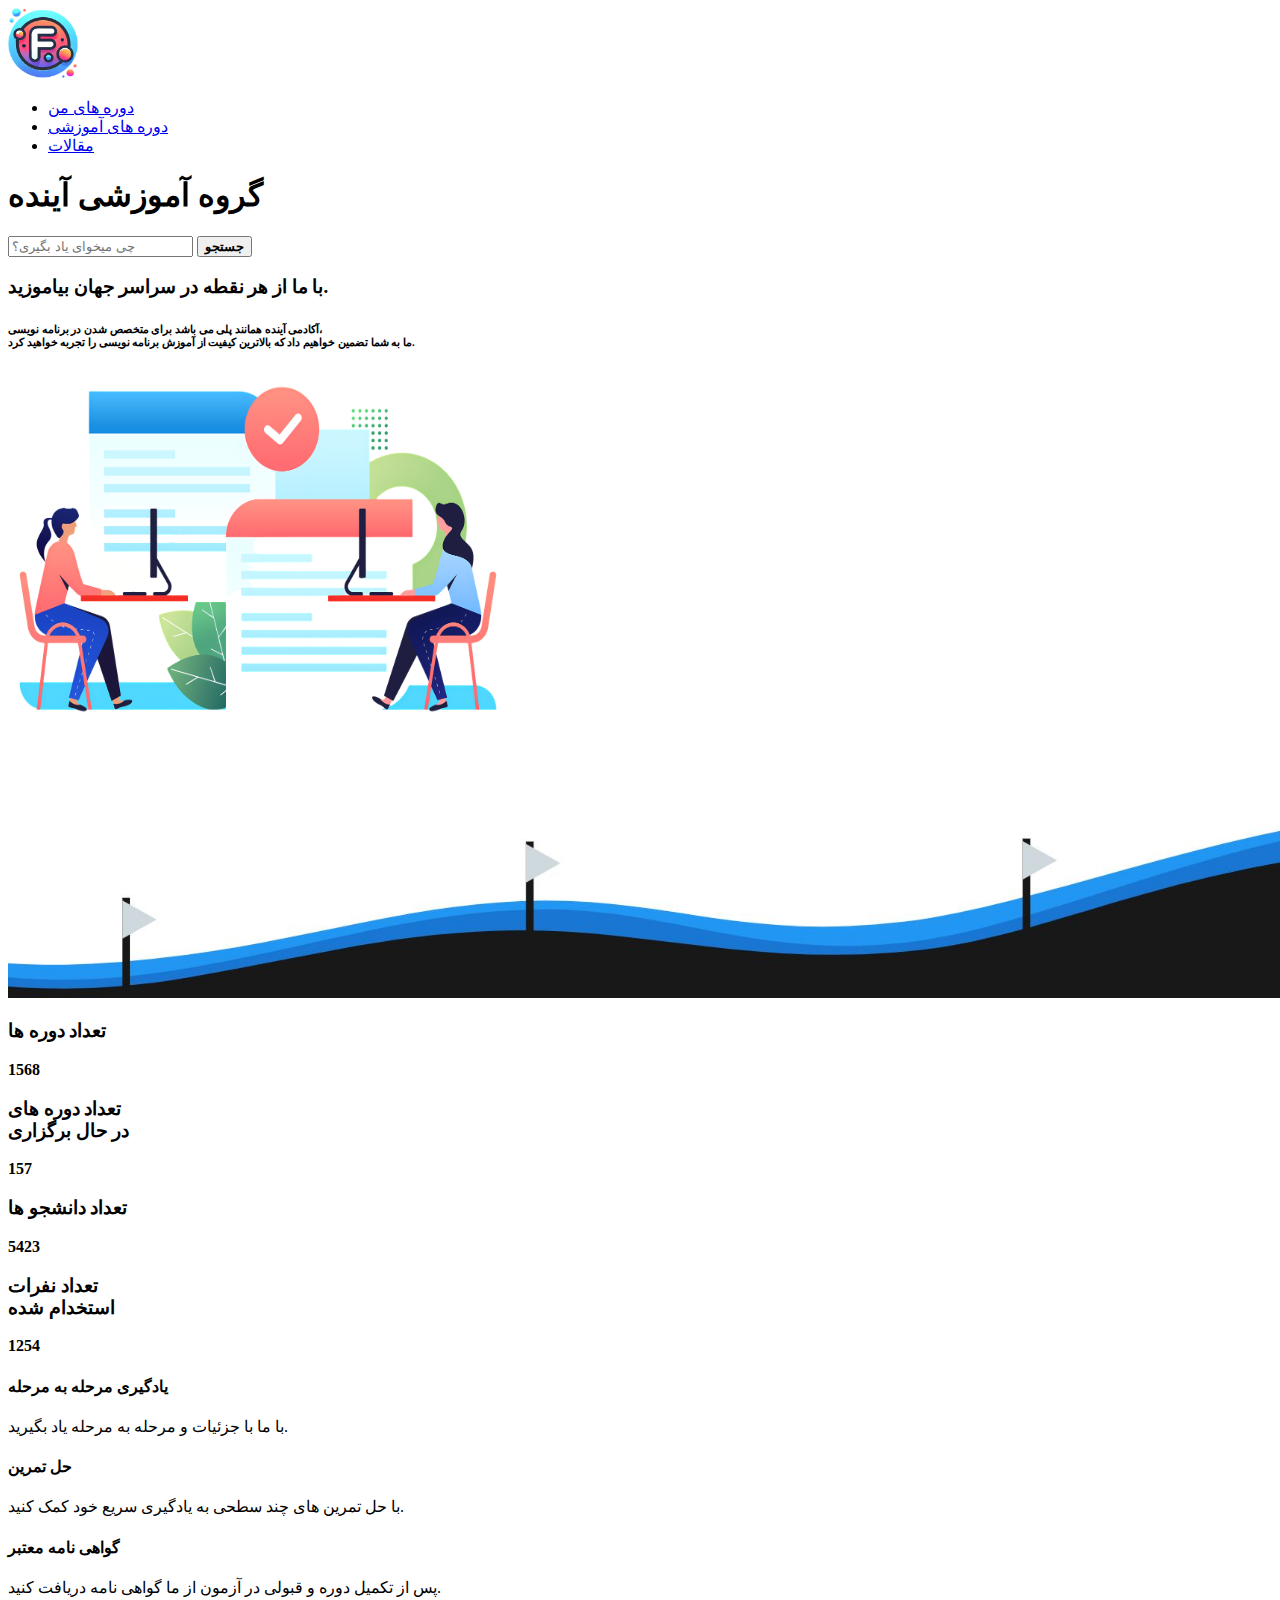
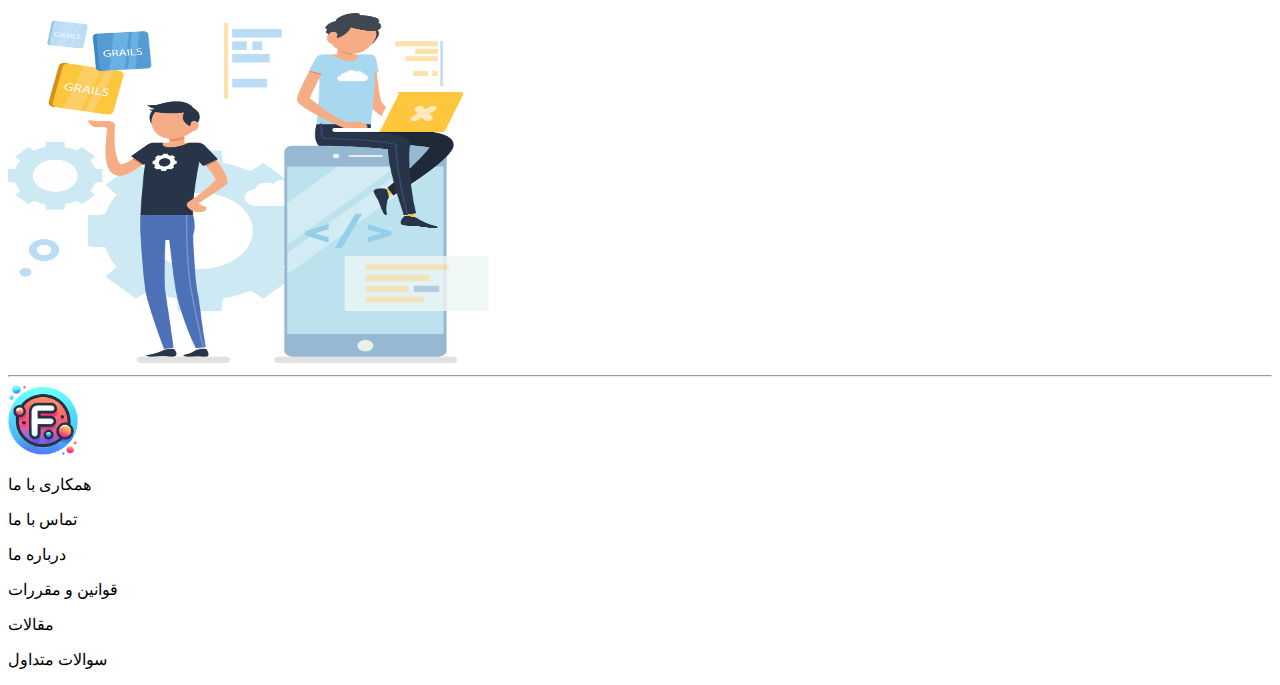
==== index.html @ 5da4ad87 "first commit" ====
<!DOCTYPE html>
<html>
  <head>
    <link rel="icon" href="./Images/favicon.png" />
    <link rel="stylesheet" href="./stylehome.css">
    <title>skill for future | گروه آموزشی آینده</title>
  </head>
  <body>
    <div class="topnav">
      <img src="./Images/favicon.png" alt="future" width="70" height="70" class="img">
      <nav>
        <ul>
          <li><a href="./Courses.html">دوره های من</a></li>
          <li><a href="./Courses.html">دوره های آموزشی</a></li>
          <li><a href="./Article.html">مقالات</a></li>
        </ul>
      </nav>
    </div>
    <div class="searchbox">
      <h1>گروه آموزشی آینده</h1>
        <input type="text" placeholder="چی میخوای یاد بگیری؟" name="search" class="searchinputsize">
        <button class="searchbutton"><b>جستجو</b></button>
    </div>
    <div class="content1">
      <div class="c1">
        <h3>با ما از هر نقطه در سراسر جهان بیاموزید.</h3>
        <h6>آکادمی آینده همانند پلی می باشد برای متخصص شدن در برنامه نویسی،<br> ما به شما تضمین خواهیم داد که بالاترین کیفیت از آموزش برنامه نویسی را تجربه خواهید کرد.</h6>
      </div>
      <img src="./Images/teach every where.png" alt="teach every where" width="500px" height="350px">
    </div>
    <div>
      <img src="./Images/roadmap.JPG" alt="آمار" width="1519px" height="270px">
    </div>
    <div class="students">
      <div class="students-num1">
        <h3>تعداد دوره ها</h3>
        <b class="studentsnm">1568</b>
      </div>
      <div class="students-num1">
        <h3>تعداد دوره های <br> در حال برگزاری</h3>
        <b class="studentsnm">157</b>
      </div>
      <div class="students-num1">
          <h3>تعداد دانشجو ها</h3>
          <b class="studentsnm">5423</b>
      </div>
      <div class="students-num1">
        <h3>تعداد نفرات <br> استخدام شده</h3>
        <b class="studentsnm">1254</b>
      </div>
    </div>
    <div class="content2">
      <div class="c2">
        <h4>یادگیری مرحله به مرحله</h4>
        <p>با ما با جزئیات و مرحله به مرحله یاد بگیرید.</p>
        <h4>حل تمرین</h4>
        <p>با حل تمرین های چند سطحی به یادگیری سریع خود کمک کنید.</p>
        <h4>گواهی نامه معتبر</h4>
        <p>پس از تکمیل دوره و قبولی در آزمون از ما گواهی نامه دریافت کنید.</p>
      </div>
      <img src="./Images/content2.png" accesskey="content2" width="500px" height="350" class="img2">
    </div>
    <hr>
    <div>
      <footer>
        <img src="./Images/favicon.png" alt="favicon" width="70px" height="70px" class="imgfooter">
        <div class="footer">
          <p>همکاری با ما</p>
          <p>تماس با ما</p>
          <p>درباره ما</p>
          <p>قوانین و مقررات</p>
          <p>مقالات</p>
          <p>سوالات متداول</p>
        </div>
      </footer>
    </div>
  </body>
</html>
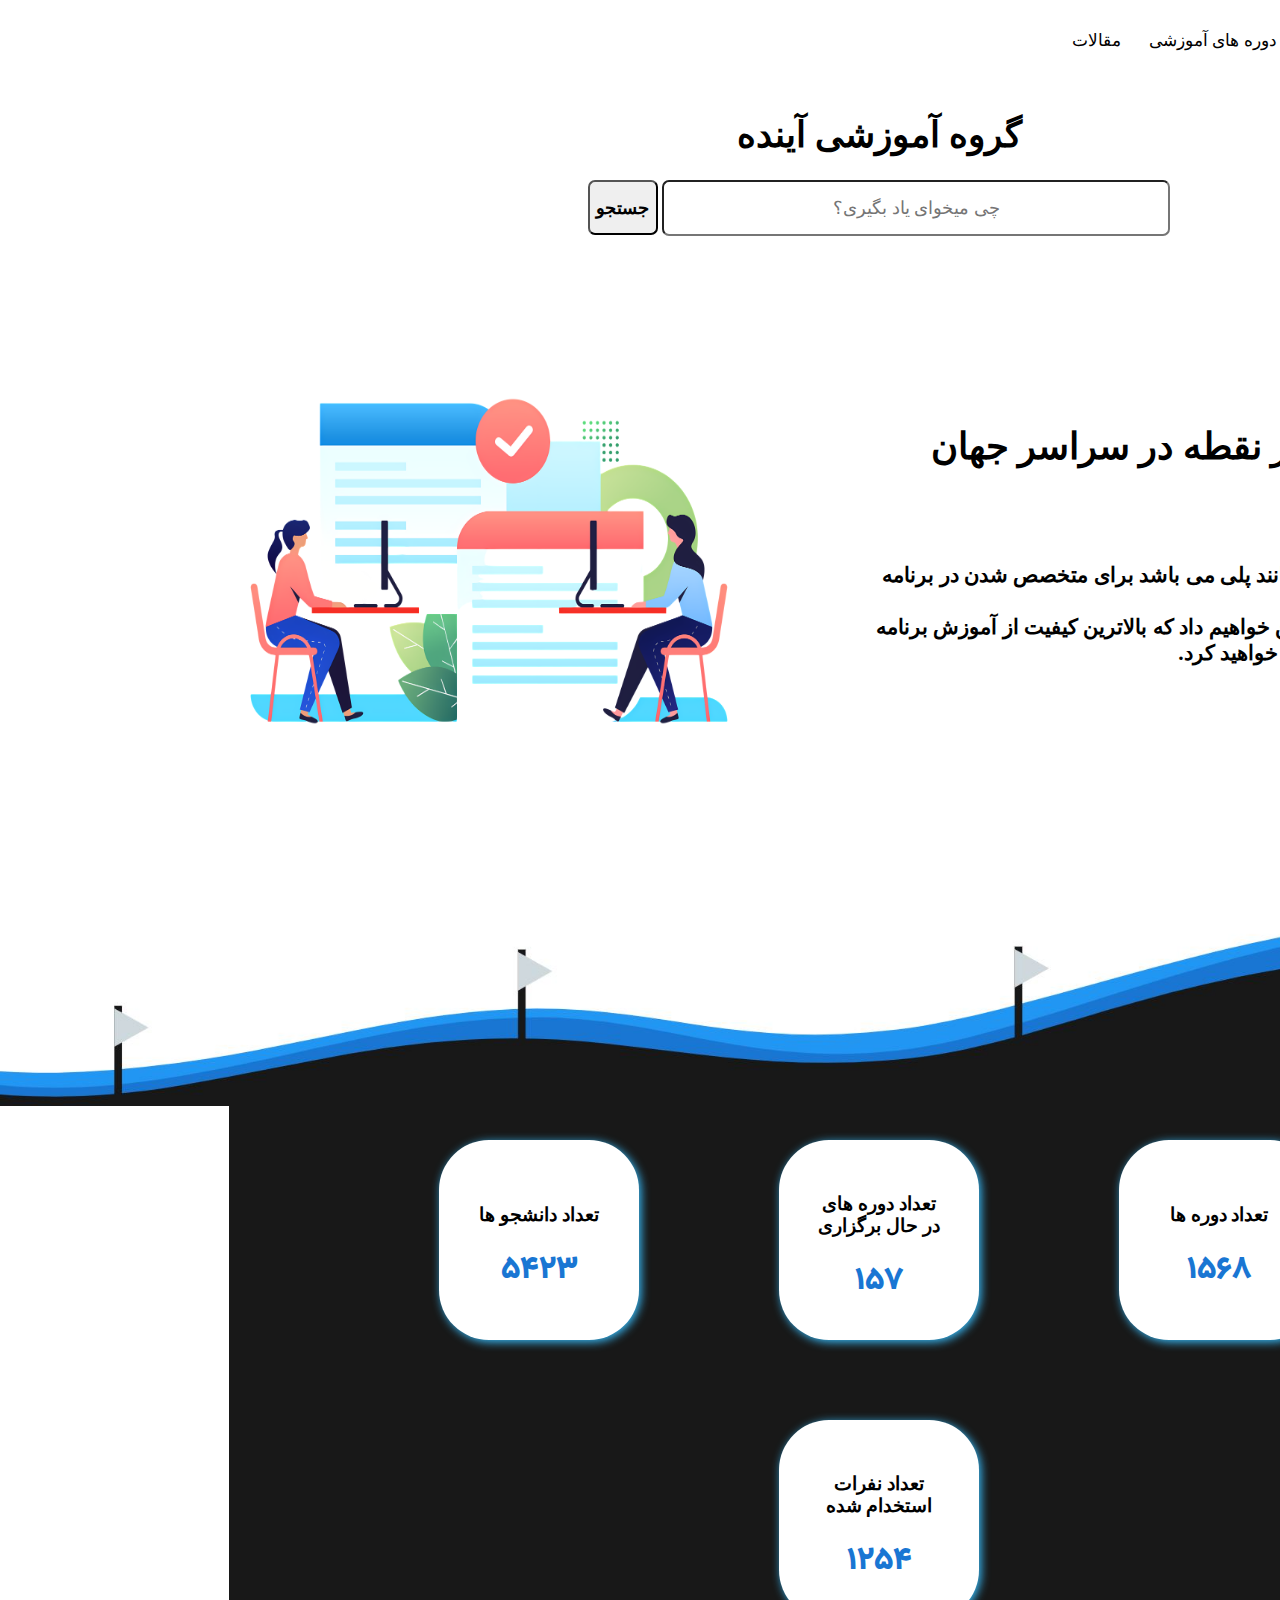
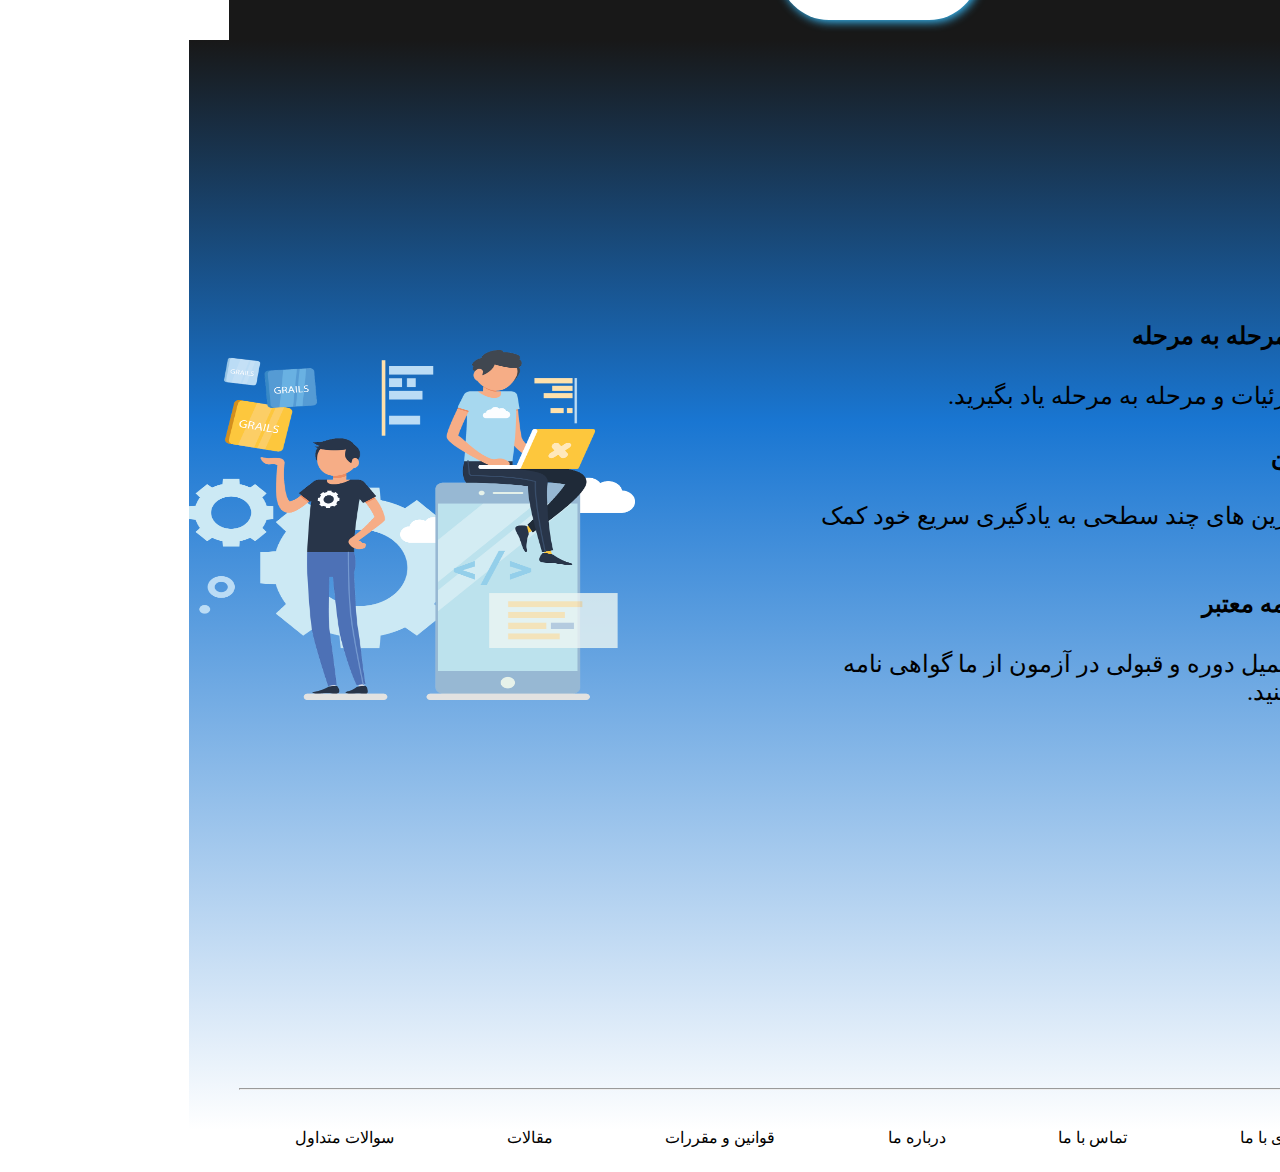
==== commit b152d28f: "connect links" ====
--- a/index.html
+++ b/index.html
@@ -2,7 +2,7 @@
 <html>
   <head>
     <link rel="icon" href="./Images/favicon.png" />
-    <link rel="stylesheet" href="./stylehome.css">
+    <link rel="stylesheet" href="./Style/stylehome.css">
     <title>skill for future | گروه آموزشی آینده</title>
   </head>
   <body>
@@ -10,9 +10,9 @@
       <img src="./Images/favicon.png" alt="future" width="70" height="70" class="img">
       <nav>
         <ul>
-          <li><a href="./Courses.html">دوره های من</a></li>
-          <li><a href="./Courses.html">دوره های آموزشی</a></li>
-          <li><a href="./Article.html">مقالات</a></li>
+          <li><a href="./Pages/CourseFrontend.html">دوره های من</a></li>
+          <li><a href="./Pages/Courses.html">دوره های آموزشی</a></li>
+          <li><a href="./Pages/Article.html">مقالات</a></li>
         </ul>
       </nav>
     </div>
--- a/Style/stylehome.css
+++ b/Style/stylehome.css
@@ -0,0 +1,158 @@
+/*  HOME PAGE  */
+body {
+    background-color: #FFFFFF;
+    direction: rtl;
+    margin: 0;
+    font-family: vazir;
+  }
+  @font-face {
+    font-family: vazir;
+    src: url(./Fonts/Vazir-Black.eot);
+  }
+  @font-face {
+    font-family: vazirdigits;
+    src: url(./Fonts/Farsi-Digits-Without-Latin/Vazir-Black-FD-WOL.ttf);
+  }
+  .topnav{
+    background-color: rgb(255, 255, 255);
+    overflow: hidden;
+  }
+  .topnav li{
+    padding: 14px 14px;
+    font-size: 17px;
+    float: right;
+    text-decoration: none;
+    text-align: center;
+    list-style-type: none;
+    }
+    .topnav a{
+    text-decoration: none;
+    color: black;
+    }
+    .topnav li:hover{
+      color: black;
+      background-color: #6efeff;
+    }
+    .topnav img{
+      padding: 10px 20px;
+      float: right;
+    }
+    .searchbox{
+      top: 355px;
+      text-align: center;
+      font-size: large;
+  }
+  .searchinputsize{
+      height: 50px;
+      width: 500px;
+      text-align: center;
+      font-size: large;
+      border-radius: 7px;
+      font-family: vazir;
+  }
+  .searchbutton{
+      height: 55px;
+      width: 70px;
+      text-align: center;
+      font-size: large;
+      border-radius: 7px;
+      font-family: vazir;
+  }
+  .content1{
+    display: flex;
+    margin-top: 150px;
+    margin-bottom: 100px;
+  }
+  .c1{
+    font-size: xx-large;
+    font-family: vazir;
+    margin-right: 100px;
+    margin-left: 100px;
+  }
+
+
+  .students{
+      background-color: rgba(24,24,24,255);
+      display: flex;
+      flex-wrap: wrap;
+      justify-content: center;
+      margin: -10px;
+      padding-top: 30px;
+    }
+  .students-num1{
+      width: 200px;
+      height: 200px;
+      background-color: #ffffff;
+      border-radius: 50px;
+      display: flex;
+      flex-direction: column;
+      align-items: center;
+      justify-content: center;
+      margin: 70px;
+      margin-top: 10px;
+      box-shadow: 2px 2px 10px rgb(57, 191, 254);
+      padding: 0px;
+      text-align: center;
+  }
+  .studentsnm{
+    font-family: vazirdigits;
+    font-size: xx-large;
+    color: #1976d3;
+  }
+ .content2{
+    background-image: linear-gradient(rgba(24,24,24,255) 0%,rgba(25,118,210,255) 35%,white);
+    margin: -50px;
+    display: flex;
+    padding-top: 250px;
+    padding-bottom: 400px;
+  }
+  .c2{
+    font-size: x-large;
+    margin-right: 200px;
+    margin-left: 100px;
+  }
+  .img2{
+    margin-top: 60px;
+    margin-right: 50px;
+  }
+  .footer{
+    display: flex;
+    flex-wrap: wrap;
+    justify-content:space-around;
+    margin-top: -60px;
+    margin-right: 140PX;
+  }
+  .imgfooter{
+    margin-right: 40px;
+  }
+  .table-container table,td,th{
+    border: 2px solid black;
+    padding: 3px 3px 3px 3px;
+    border-collapse: collapse;
+    margin-right: 200px;
+    width: 700px;
+    height: 40px;
+    text-align: center;
+    margin-top: 50px;
+  }
+  .course-container{
+    display: flex;
+  }
+  .course-main{
+    margin-top: 200px;
+    margin-right: 200px;
+  }
+  .course-button{
+    margin-top: 370px;
+    flex-direction: row;
+    margin-right: -400px;
+  }
+  .course-img{
+    margin-right: 500px;
+    margin-top: 200px;
+  }
+  .styletable{
+    background-color: rgb(202, 248, 248);
+  }
+
+  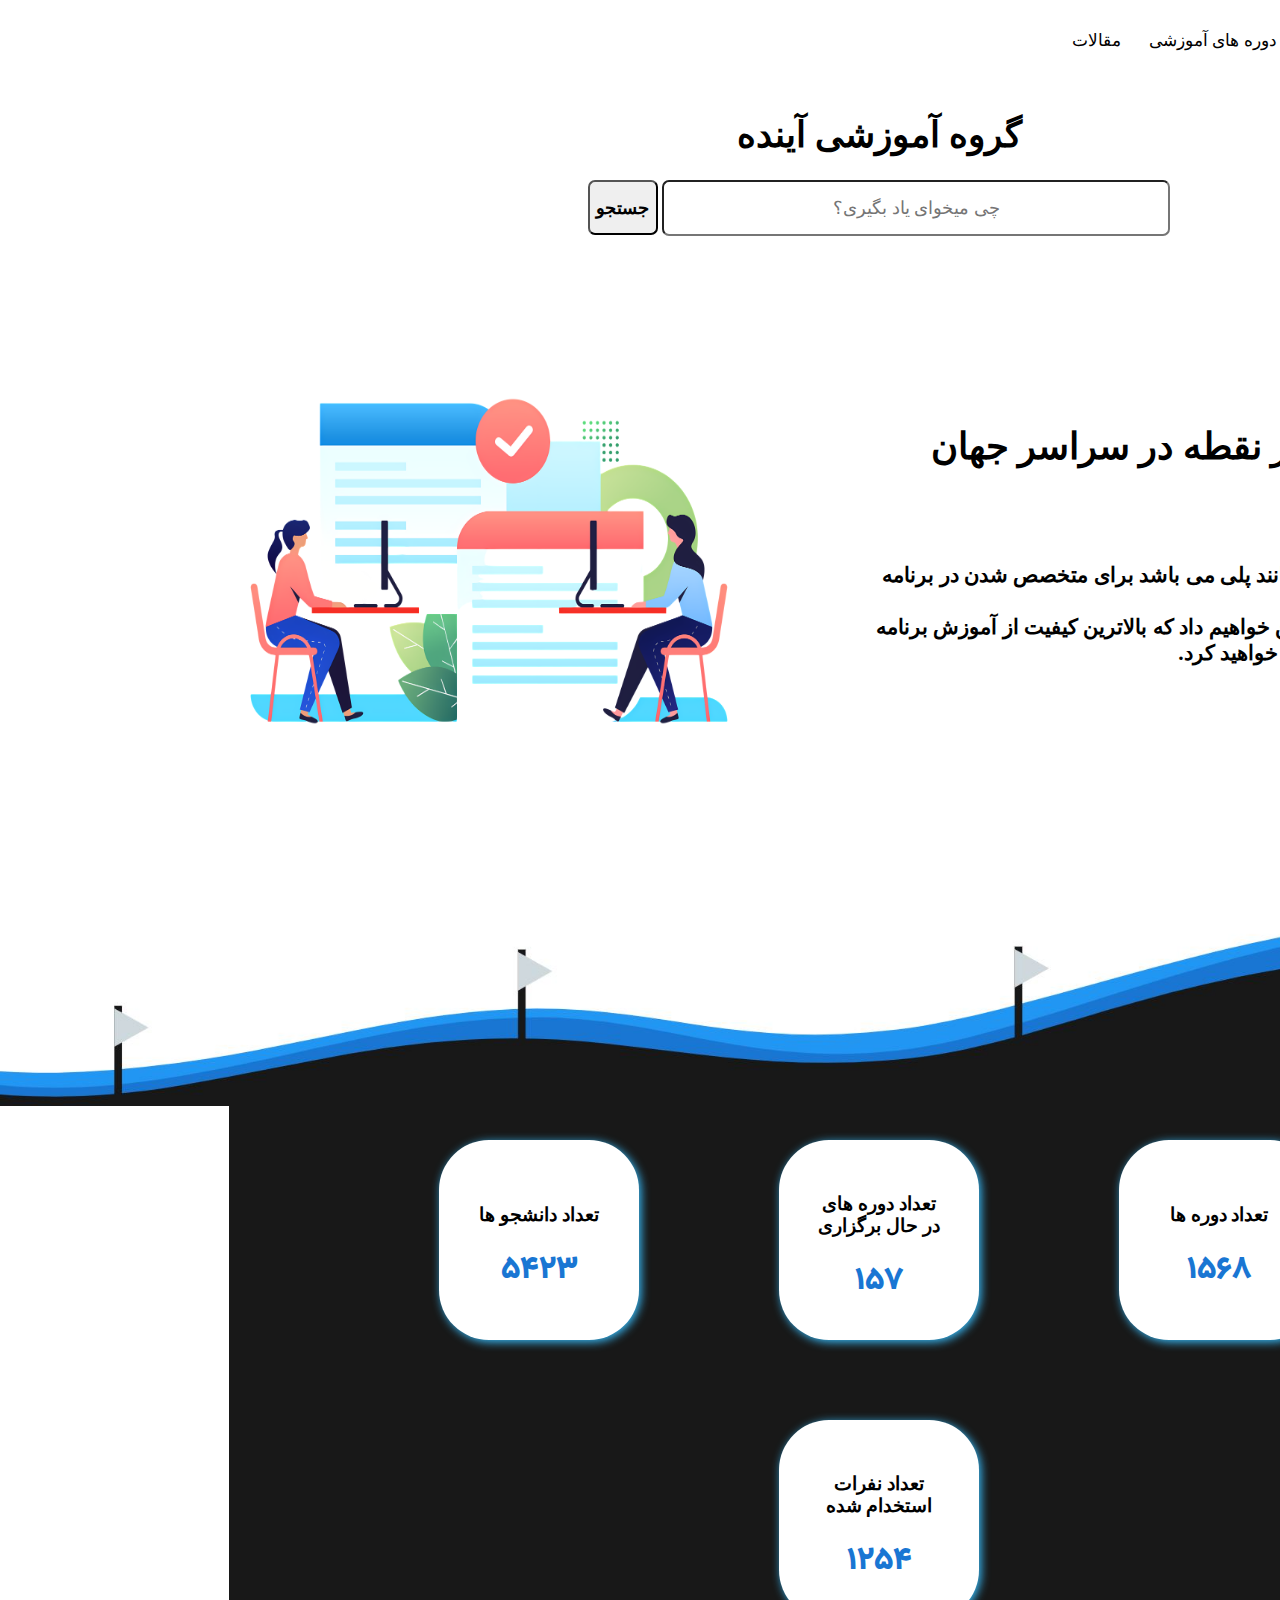
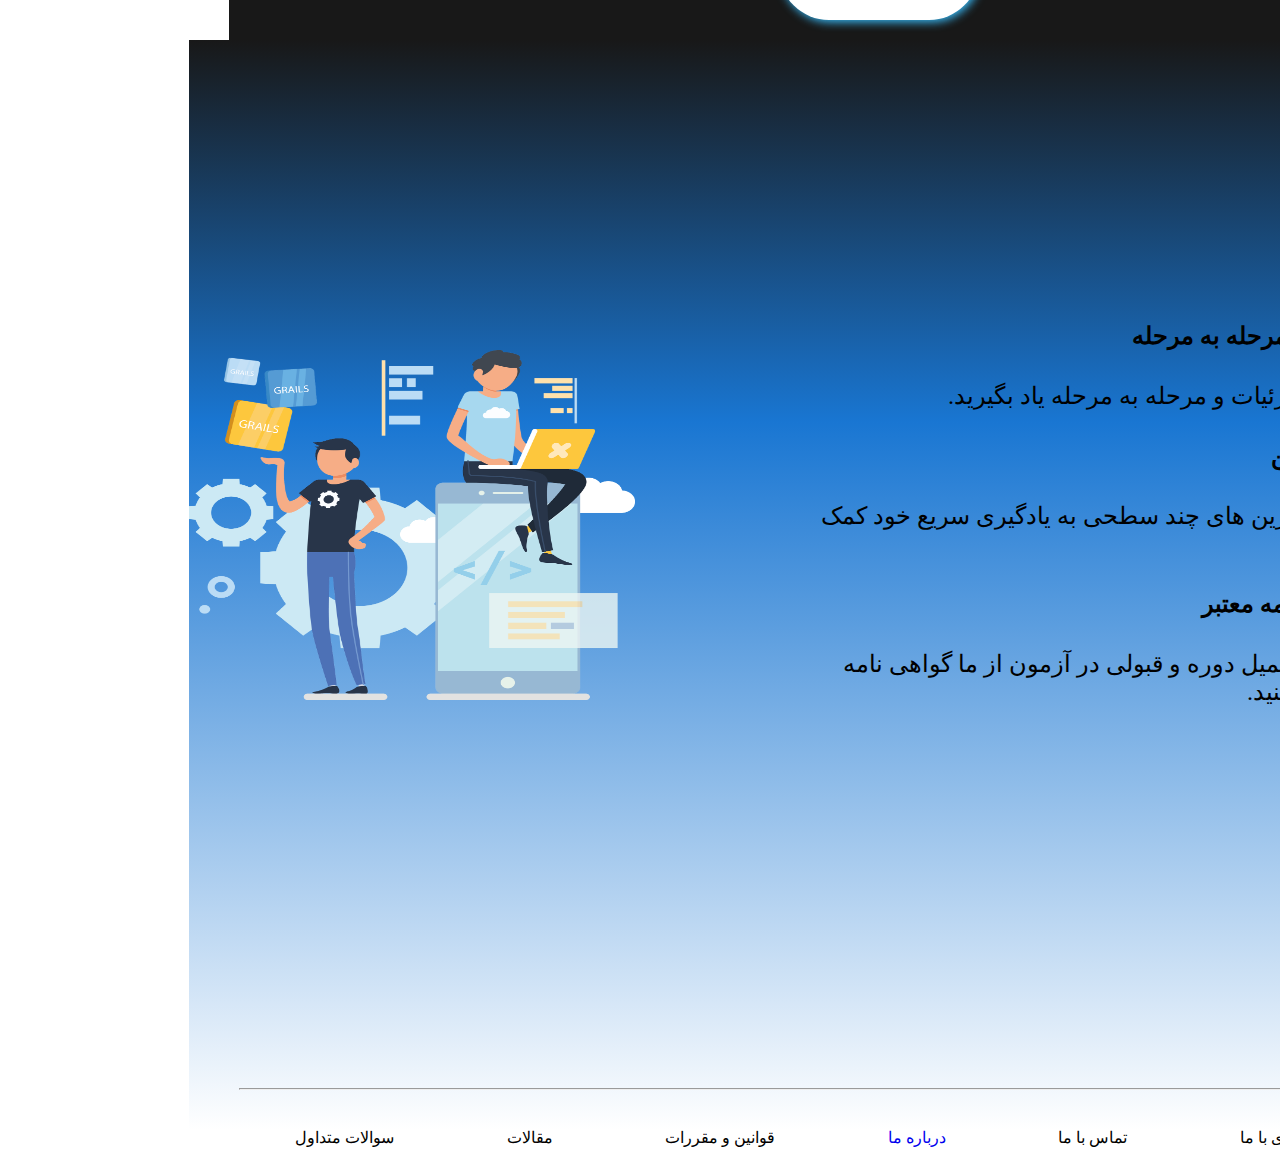
==== commit fab0e20a: "add register pages" ====
--- a/index.html
+++ b/index.html
@@ -10,9 +10,9 @@
       <img src="./Images/favicon.png" alt="future" width="70" height="70" class="img">
       <nav>
         <ul>
-          <li><a href="./Pages/CourseFrontend.html">دوره های من</a></li>
-          <li><a href="./Pages/Courses.html">دوره های آموزشی</a></li>
-          <li><a href="./Pages/Article.html">مقالات</a></li>
+          <li><a href="./pages/CourseFrontend.html">دوره های من</a></li>
+          <li><a href="./pages/Courses.html">دوره های آموزشی</a></li>
+          <li><a href="./pages/Article.html">مقالات</a></li>
         </ul>
       </nav>
     </div>
@@ -29,7 +29,7 @@
       <img src="./Images/teach every where.png" alt="teach every where" width="500px" height="350px">
     </div>
     <div>
-      <img src="./Images/roadmap.JPG" alt="آمار" width="1519px" height="270px">
+      <img src="./Images/roadmap.JPG" alt="1آمار" width="1519px" height="270px">
     </div>
     <div class="students">
       <div class="students-num1">
@@ -67,7 +67,9 @@
         <div class="footer">
           <p>همکاری با ما</p>
           <p>تماس با ما</p>
-          <p>درباره ما</p>
+          <a href="./pages/About Us.html" class="link">
+            <p>درباره ما</p>
+          </a>
           <p>قوانین و مقررات</p>
           <p>مقالات</p>
           <p>سوالات متداول</p>
--- a/Style/stylehome.css
+++ b/Style/stylehome.css
@@ -69,8 +69,9 @@
     margin-right: 100px;
     margin-left: 100px;
   }
-
-
+  .link{
+    text-decoration: none;
+  }
   .students{
       background-color: rgba(24,24,24,255);
       display: flex;
@@ -154,5 +155,53 @@
   .styletable{
     background-color: rgb(202, 248, 248);
   }
-
+  .sessionlist1{
+    width: 1500px;
+    height: fit-content;
+    background-color: rgb(197, 243, 254);
+    border: 2px solid rgb(105, 144, 223);
+  }
+  .spaceinlist{
+    padding: 300px;
+  }
+  .video{
+    padding: 100px 325px 100px;
+    justify-content: center;
+  }
+  .videoname{
+    text-align: center;
+  }
+  .register{
+    display: flex;
+    padding: 50px 200PX;
+  }
+.forminput{
+    margin: 10px;
+    width: 250px;
+    display: flex;
+    height: 35px;
+    border: 2px solid blue;
+    border-radius: 12px;
+}
+.submit{
+    width: 100px;
+    height: 35px;
+    background-color: rgb(221, 216, 216);
+    border: 2px solid gray;
+    border-radius: 12px;
+    margin: 25PX;
+}
+.registerimg{
+  width: 700px;
+  height: 550px;
+  padding-right: 120px;
+  margin-right: 80px;
+}
+.headertext{
+  margin-right: 80px;
+  padding-right: 200px;
+  font-size: large;
+  text-align: center;
+  color: #082d63;
+}
   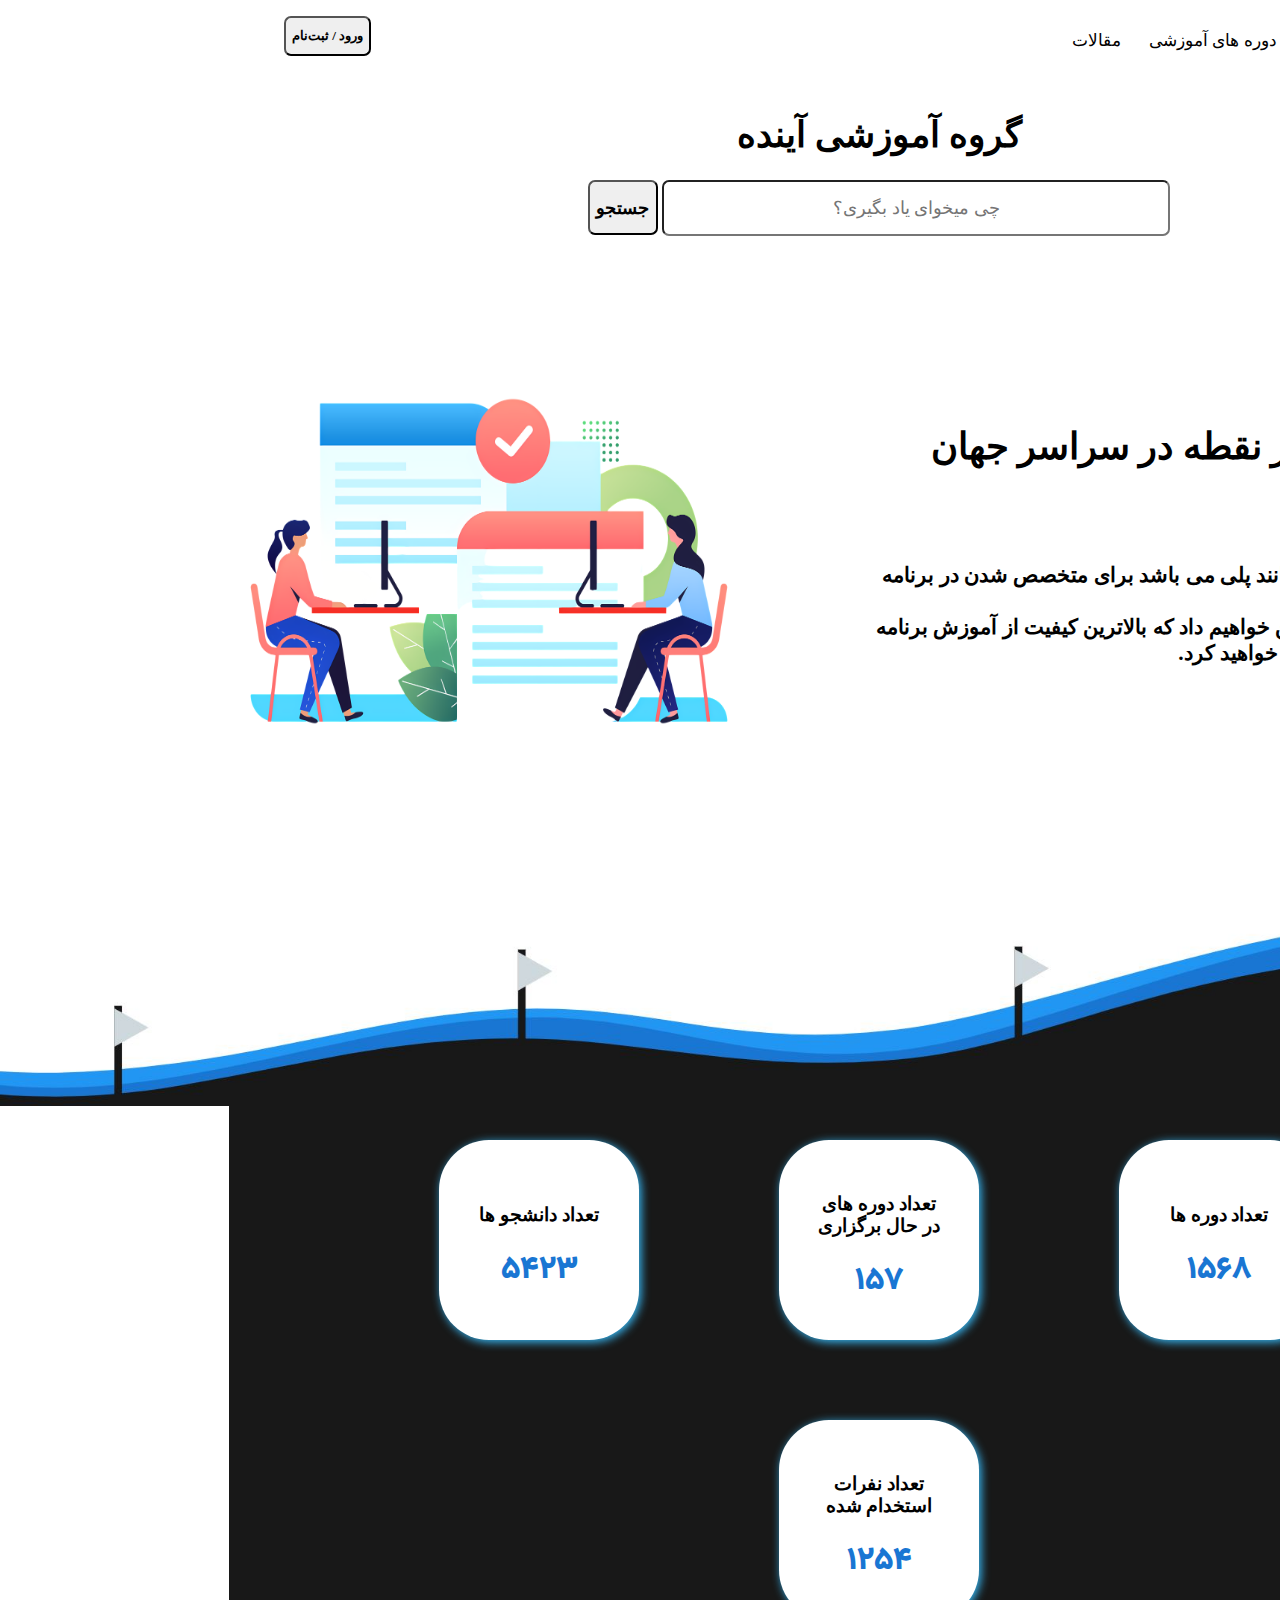
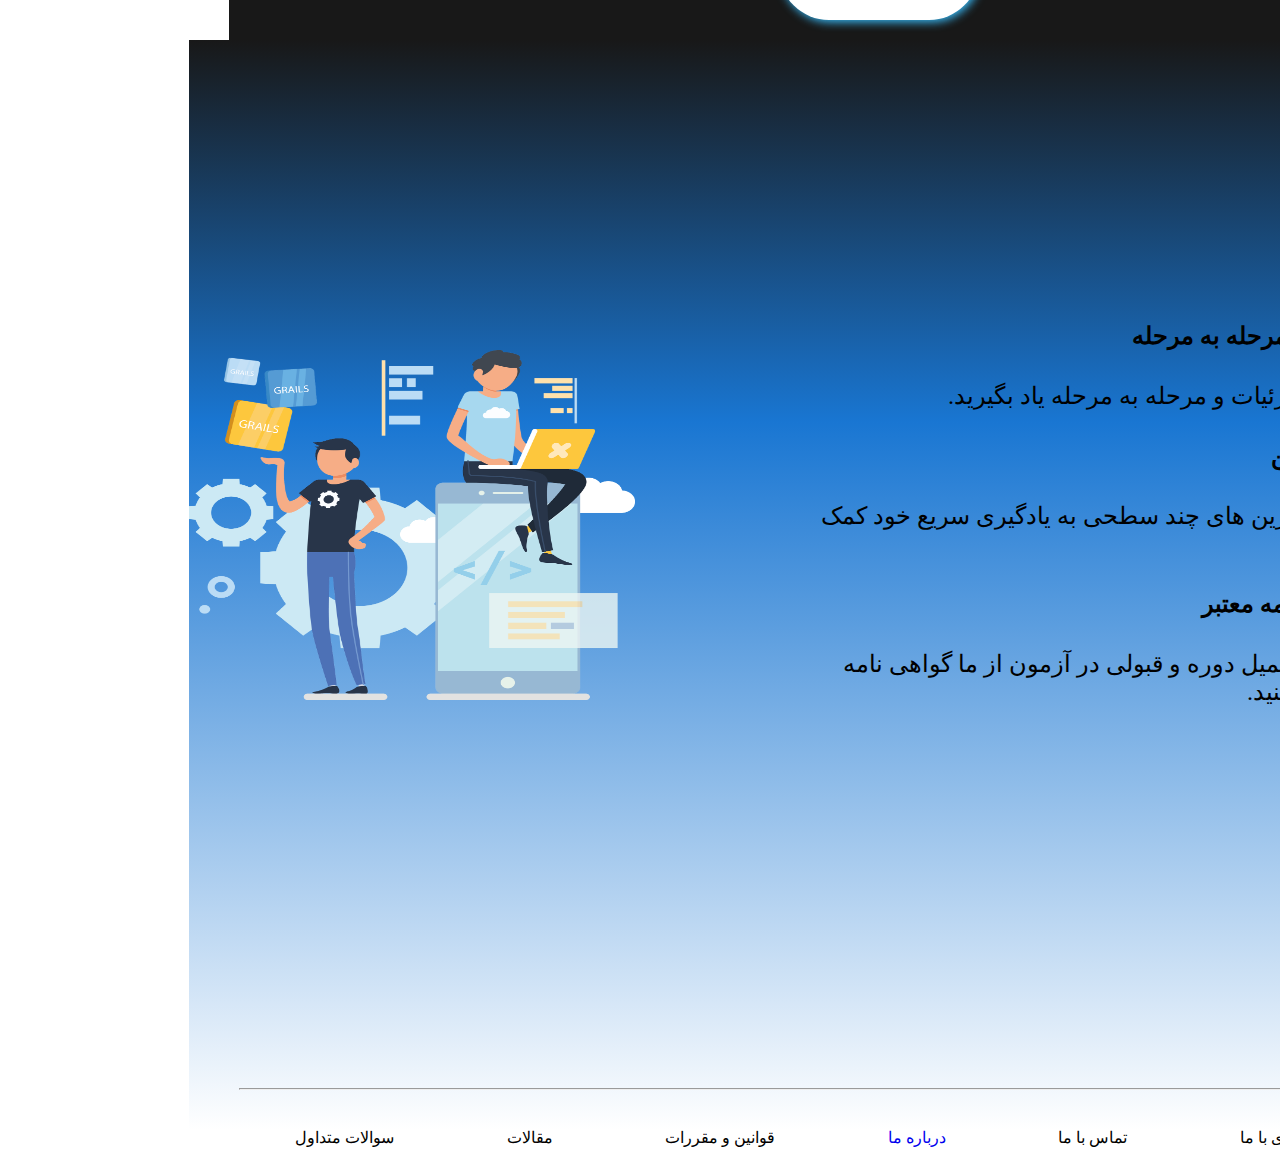
==== commit 10156987: "debug" ====
--- a/index.html
+++ b/index.html
@@ -14,6 +14,11 @@
           <li><a href="./pages/Courses.html">دوره های آموزشی</a></li>
           <li><a href="./pages/Article.html">مقالات</a></li>
         </ul>
+        <div class="topbutton1">
+          <a href="./pages/Register.html">
+            <button type="button" class="topbutton2"><b>ورود / ثبت‌نام</b></button>
+          </a>
+        </div>
       </nav>
     </div>
     <div class="searchbox">
--- a/Style/stylehome.css
+++ b/Style/stylehome.css
@@ -37,6 +37,16 @@
       padding: 10px 20px;
       float: right;
     }
+    .topbutton1{
+      padding-left: 45px;
+    }
+    .topbutton2{
+      float: left;
+      height: 40px;
+      text-align: center;
+      border-radius: 7px;
+      font-family: vazir;
+  }
     .searchbox{
       top: 355px;
       text-align: center;
@@ -204,4 +214,7 @@
   text-align: center;
   color: #082d63;
 }
+option, select,button{
+  font-family: vazir;
+}
   